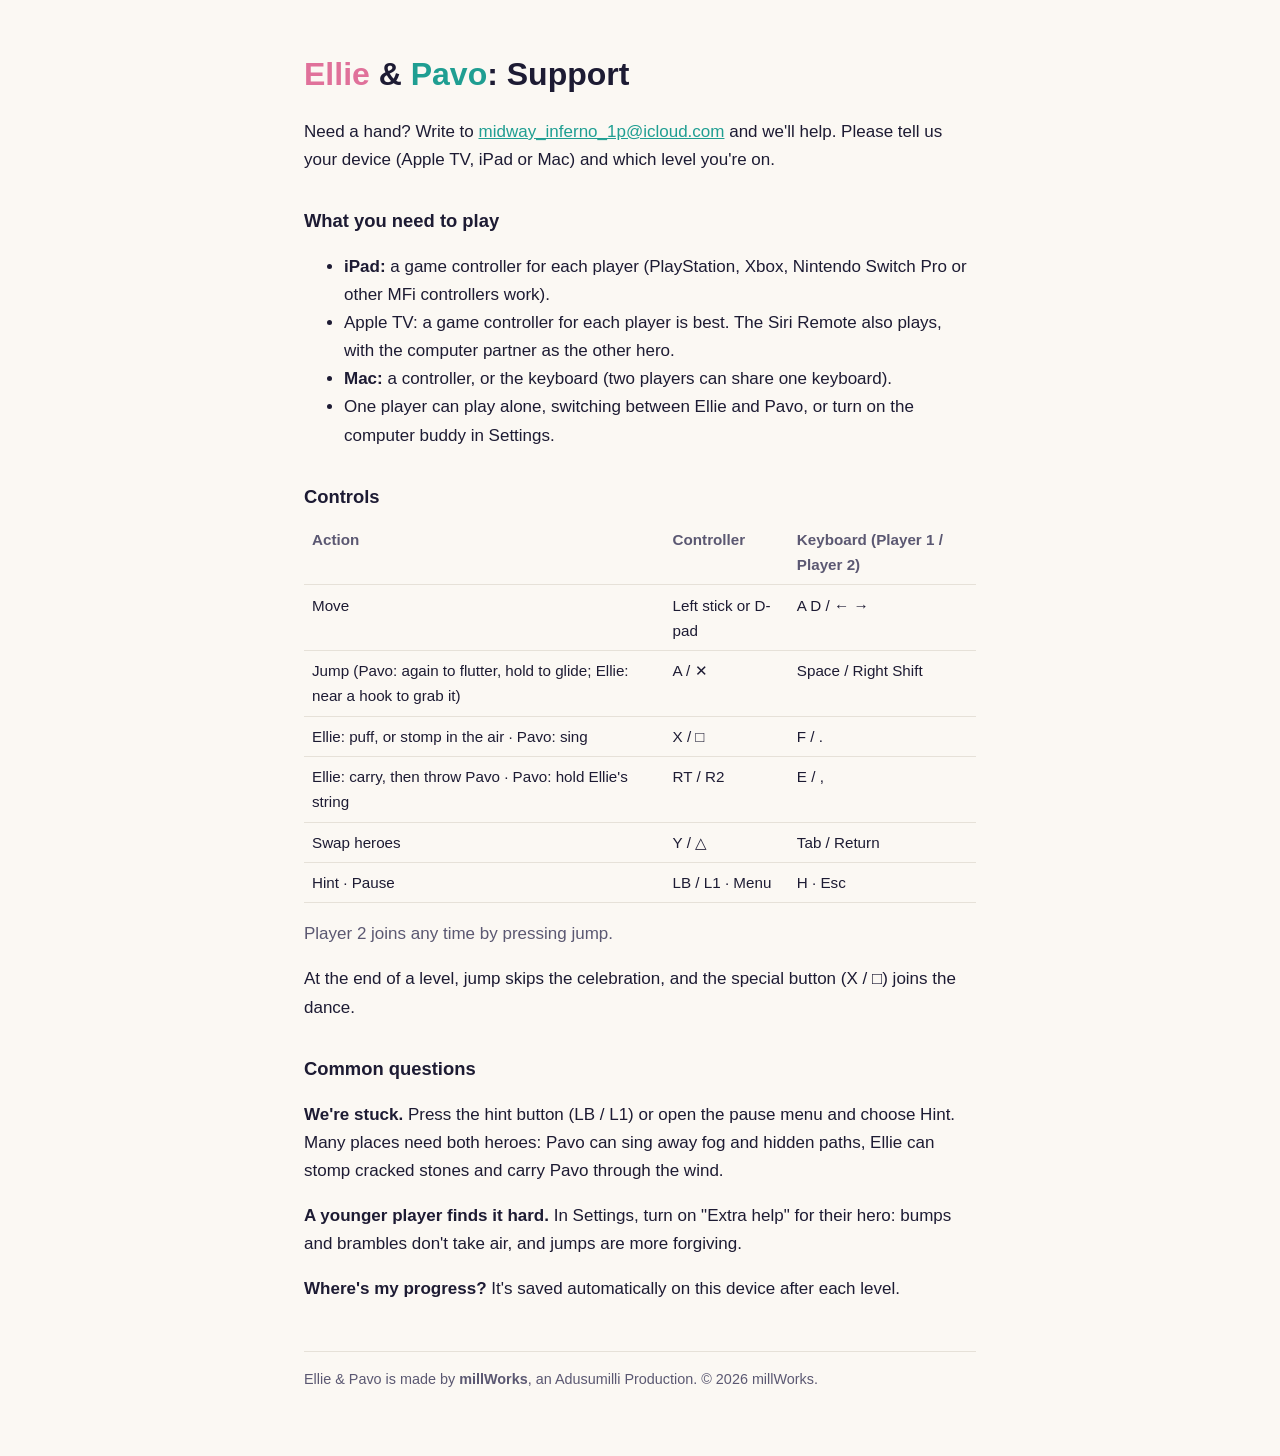
==== index.html @ 9301f964 "Support and privacy pages for Ellie & Pavo Co-Authored-By: Claude <noreply@anthropic.com>" ====
<!doctype html>
<html lang="en"><head><meta charset="utf-8"><title>Ellie &amp; Pavo</title>
<meta http-equiv="refresh" content="0; url=support.html"></head>
<body><p><a href="support.html">Support</a> · <a href="privacy.html">Privacy Policy</a></p></body></html>
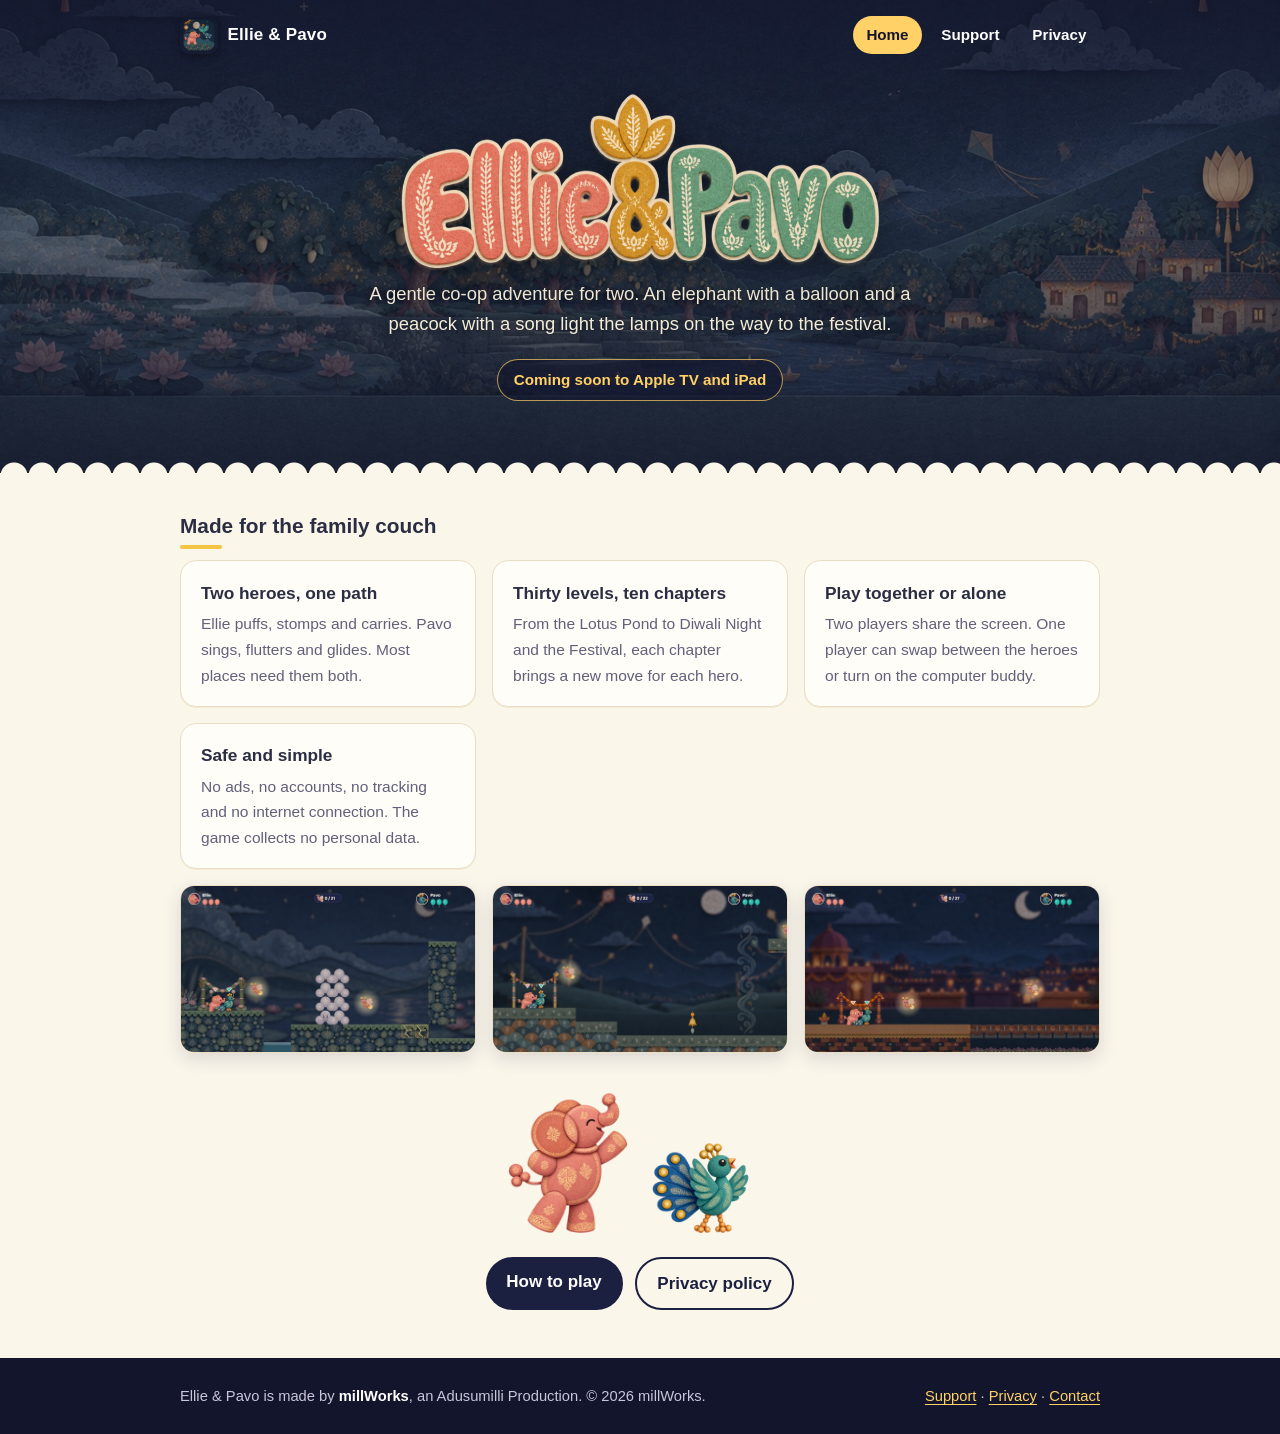
==== commit 166ed1a4: "A proper site design, a home page, and wording for the Apple TV and iPad release Co-Authored-By: Cla" ====
--- a/index.html
+++ b/index.html
@@ -1,4 +1,50 @@
 <!doctype html>
-<html lang="en"><head><meta charset="utf-8"><title>Ellie &amp; Pavo</title>
-<meta http-equiv="refresh" content="0; url=support.html"></head>
-<body><p><a href="support.html">Support</a> · <a href="privacy.html">Privacy Policy</a></p></body></html>
+<html lang="en">
+<head>
+<meta charset="utf-8">
+<meta name="viewport" content="width=device-width, initial-scale=1">
+<title>Ellie &amp; Pavo: Path of Light</title>
+<meta name="description" content="Ellie &amp; Pavo is a family couch co-op game for Apple TV and iPad, by millWorks.">
+<link rel="icon" href="img/icon.png">
+<link rel="stylesheet" href="site.css">
+</head>
+<body>
+<header class="top">
+  <div class="bar">
+    <a class="brand" href="./"><img src="img/icon.png" alt=""><span>Ellie &amp; Pavo</span></a>
+    <nav class="nav" aria-label="Pages">
+      <a href="./" aria-current="page">Home</a>
+      <a href="support.html">Support</a>
+      <a href="privacy.html">Privacy</a>
+    </nav>
+  </div>
+  <div class="hero">
+    <img class="logo" src="img/logo.png" alt="Ellie &amp; Pavo: Path of Light">
+    <p>A gentle co-op adventure for two. An elephant with a balloon and a peacock with a song light the lamps on the way to the festival.</p>
+    <span class="pill">Coming soon to Apple TV and iPad</span>
+  </div>
+</header>
+<main class="wide">
+  <h2>Made for the family couch</h2>
+  <div class="grid">
+    <div class="card"><h3>Two heroes, one path</h3><p>Ellie puffs, stomps and carries. Pavo sings, flutters and glides. Most places need them both.</p></div>
+    <div class="card"><h3>Thirty levels, ten chapters</h3><p>From the Lotus Pond to Diwali Night and the Festival, each chapter brings a new move for each hero.</p></div>
+    <div class="card"><h3>Play together or alone</h3><p>Two players share the screen. One player can swap between the heroes or turn on the computer buddy.</p></div>
+    <div class="card"><h3>Safe and simple</h3><p>No ads, no accounts, no tracking and no internet connection. The game collects no personal data.</p></div>
+  </div>
+  <div class="shots">
+    <img src="img/shot-2-listening-pond.jpg" alt="Ellie and Pavo at the Listening Pond" loading="lazy">
+    <img src="img/shot-3-kite-hills.jpg" alt="The Kite Hills at night" loading="lazy">
+    <img src="img/shot-6-diwali.jpg" alt="Diwali Night with lamps lit" loading="lazy">
+  </div>
+  <div class="friends"><img src="img/ellie.png" alt="Ellie the elephant"><img src="img/pavo.png" alt="Pavo the peacock"></div>
+  <div class="links"><a class="button" href="support.html">How to play</a><a class="button light" href="privacy.html">Privacy policy</a></div>
+</main>
+<footer>
+  <div class="in">
+    <div>Ellie &amp; Pavo is made by <strong>millWorks</strong>, an Adusumilli Production. © 2026 millWorks.</div>
+    <div><a href="support.html">Support</a> · <a href="privacy.html">Privacy</a> · <a href="mailto:midway_inferno_1p@icloud.com">Contact</a></div>
+  </div>
+</footer>
+</body>
+</html>
--- a/site.css
+++ b/site.css
@@ -0,0 +1,74 @@
+:root {
+  --night: #1b2040; --night-deep: #12152c; --ink: #2b2d42; --muted: #62607a;
+  --glow: #ffd166; --gold: #f4c542; --lantern: #ff6b4a; --pink: #e0719a; --teal: #1f9e92;
+  --paper: #fbf6ea; --card: #fffdf7; --line: #eadfc4;
+}
+* { box-sizing: border-box; }
+html { -webkit-text-size-adjust: 100%; }
+body { margin: 0; background: var(--paper); color: var(--ink);
+  font: 17px/1.65 -apple-system, BlinkMacSystemFont, "Segoe UI", Roboto, sans-serif; }
+h1, h2, h3, .nav a, .button { font-family: ui-rounded, "SF Pro Rounded", "Nunito", -apple-system, BlinkMacSystemFont, "Segoe UI", sans-serif; }
+a { color: var(--teal); text-underline-offset: 3px; }
+img { max-width: 100%; display: block; }
+
+/* The night sky band at the top of every page. */
+.top { position: relative; color: #fff; background: var(--night-deep) url(img/night.jpg) center 62% / cover no-repeat; }
+.top::before { content: ""; position: absolute; inset: 0;
+  background: linear-gradient(180deg, rgba(18,21,44,.78) 0%, rgba(18,21,44,.35) 45%, rgba(18,21,44,.72) 100%); }
+/* A block-print scallop where the sky meets the paper. */
+.top::after { content: ""; position: absolute; left: 0; right: 0; bottom: -1px; height: 14px;
+  background: radial-gradient(circle at 14px 16px, var(--paper) 13px, transparent 14px) 0 0 / 28px 14px repeat-x; }
+.bar { position: relative; z-index: 1; max-width: 60rem; margin: 0 auto; padding: 1rem 1.25rem;
+  display: flex; align-items: center; justify-content: space-between; gap: 1rem; }
+.brand { display: flex; align-items: center; gap: .6rem; color: #fff; text-decoration: none; font-weight: 700; letter-spacing: .01em; }
+.brand img { width: 38px; height: 38px; border-radius: 9px; box-shadow: 0 2px 8px rgba(0,0,0,.4); }
+.nav { display: flex; gap: .35rem; flex-wrap: wrap; }
+.nav a { color: #fff; text-decoration: none; font-weight: 600; font-size: .95rem; padding: .4rem .85rem; border-radius: 999px; }
+.nav a:hover { background: rgba(255,255,255,.14); }
+.nav a[aria-current="page"] { background: var(--glow); color: var(--night-deep); }
+.hero { position: relative; z-index: 1; max-width: 60rem; margin: 0 auto; padding: 1.5rem 1.25rem 4.5rem; text-align: center; }
+.hero .logo { width: min(30rem, 86%); margin: 0 auto .5rem; filter: drop-shadow(0 6px 18px rgba(0,0,0,.45)); }
+.hero p { max-width: 34rem; margin: .5rem auto 0; font-size: 1.15rem; color: #f3ecd9; text-shadow: 0 1px 6px rgba(0,0,0,.6); }
+.hero h1 { margin: 1rem 0 0; font-size: clamp(1.9rem, 5vw, 2.6rem); line-height: 1.15; text-shadow: 0 2px 10px rgba(0,0,0,.55); }
+.hero .sub { font-size: 1rem; color: #e4dcc6; }
+.hero.small { padding: 1.25rem 1.25rem 3.5rem; }
+.pill { display: inline-block; margin-top: 1.25rem; padding: .45rem 1rem; border-radius: 999px; font-weight: 700; font-size: .95rem;
+  background: rgba(18,21,44,.6); color: var(--glow); border: 1.5px solid rgba(255,209,102,.7); }
+
+main { max-width: 46rem; margin: 0 auto; padding: 2.5rem 1.25rem 3rem; }
+main.wide { max-width: 60rem; }
+h2 { font-size: 1.3rem; margin: 2.4rem 0 .7rem; line-height: 1.25; }
+h2::after { content: ""; display: block; width: 2.6rem; height: 4px; border-radius: 4px; background: var(--gold); margin-top: .4rem; }
+main > h2:first-child { margin-top: 0; }
+.muted { color: var(--muted); }
+.card { background: var(--card); border: 1px solid var(--line); border-radius: 16px; padding: 1.1rem 1.25rem; box-shadow: 0 1px 0 rgba(176,141,87,.12); }
+.contact { display: flex; gap: 1rem; align-items: center; }
+.contact img { width: 76px; flex: none; }
+.contact p { margin: 0; }
+ul.plain { list-style: none; padding: 0; margin: 0; display: grid; gap: .6rem; }
+ul.plain li { background: var(--card); border: 1px solid var(--line); border-radius: 12px; padding: .7rem 1rem; }
+
+.tablewrap { overflow-x: auto; background: var(--card); border: 1px solid var(--line); border-radius: 16px; }
+table { border-collapse: collapse; width: 100%; font-size: .95rem; min-width: 32rem; }
+th, td { text-align: left; padding: .65rem .9rem; border-bottom: 1px solid var(--line); vertical-align: top; }
+tr:last-child td { border-bottom: 0; }
+th { background: #f6edd6; color: var(--ink); font-weight: 700; font-size: .85rem; letter-spacing: .03em; text-transform: uppercase; }
+td:first-child { font-weight: 600; }
+kbd { font: inherit; font-size: .88em; font-weight: 600; background: #fff; border: 1px solid #d9cdb0; border-bottom-width: 2px; border-radius: 6px; padding: .05rem .4rem; white-space: nowrap; }
+
+.grid { display: grid; gap: 1rem; grid-template-columns: repeat(auto-fit, minmax(15rem, 1fr)); }
+.grid .card h3 { margin: 0 0 .25rem; font-size: 1.08rem; }
+.grid .card p { margin: 0; color: var(--muted); font-size: .97rem; }
+.shots { display: grid; gap: 1rem; grid-template-columns: repeat(auto-fit, minmax(16rem, 1fr)); margin-top: 1rem; }
+.shots img { border-radius: 14px; border: 1px solid var(--line); box-shadow: 0 6px 18px rgba(27,32,64,.14); width: 100%; }
+.friends { display: flex; justify-content: center; align-items: flex-end; gap: 1.5rem; margin: 2.5rem 0 0; }
+.friends img { width: 120px; }
+.links { display: flex; gap: .75rem; flex-wrap: wrap; justify-content: center; margin-top: 1.5rem; }
+.button { display: inline-block; text-decoration: none; font-weight: 700; padding: .65rem 1.3rem; border-radius: 999px; background: var(--night); color: #fff; }
+.button.light { background: transparent; color: var(--night); border: 2px solid var(--night); }
+
+footer { background: var(--night-deep); color: #c9c5dc; font-size: .92rem; }
+footer .in { max-width: 60rem; margin: 0 auto; padding: 1.6rem 1.25rem; display: flex; gap: 1rem; justify-content: space-between; flex-wrap: wrap; }
+footer a { color: var(--glow); }
+footer strong { color: #fff; }
+@media (max-width: 34rem) { .brand span { display: none; } .contact { flex-direction: column; text-align: center; } }
